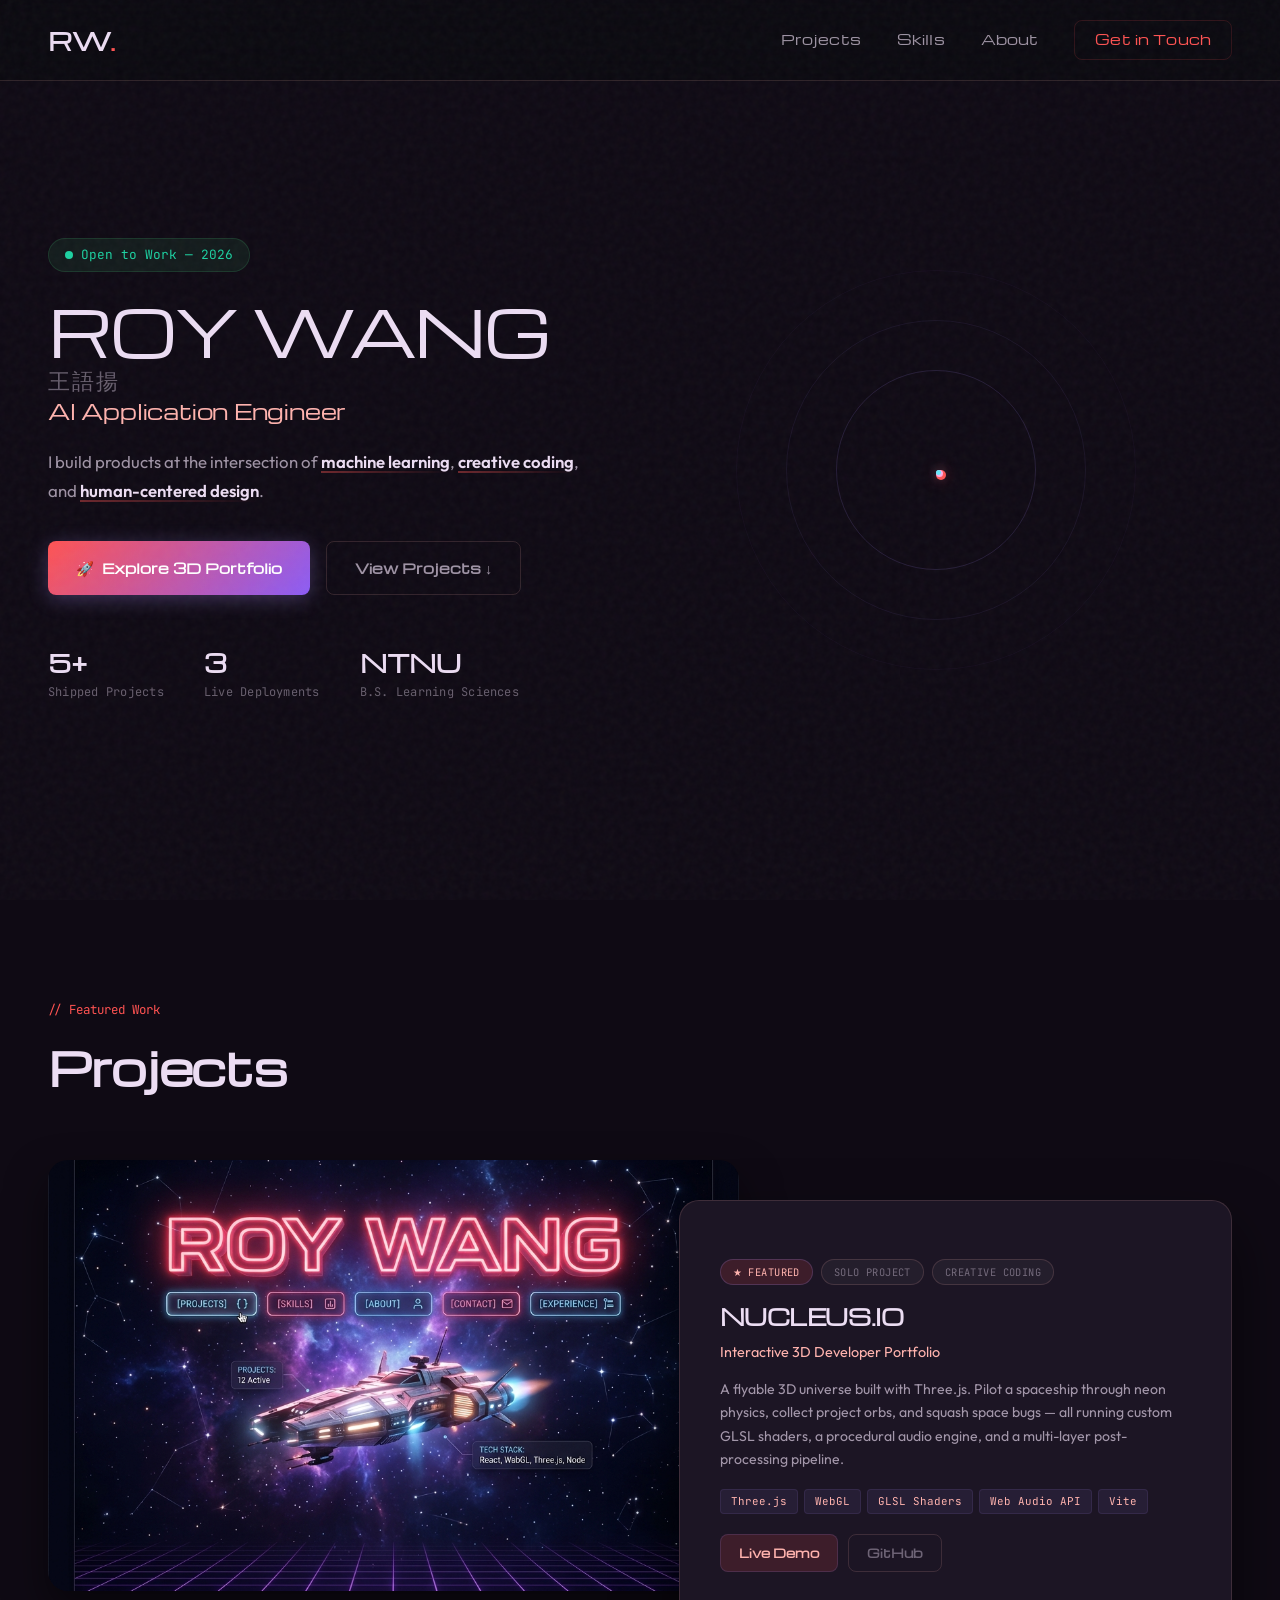
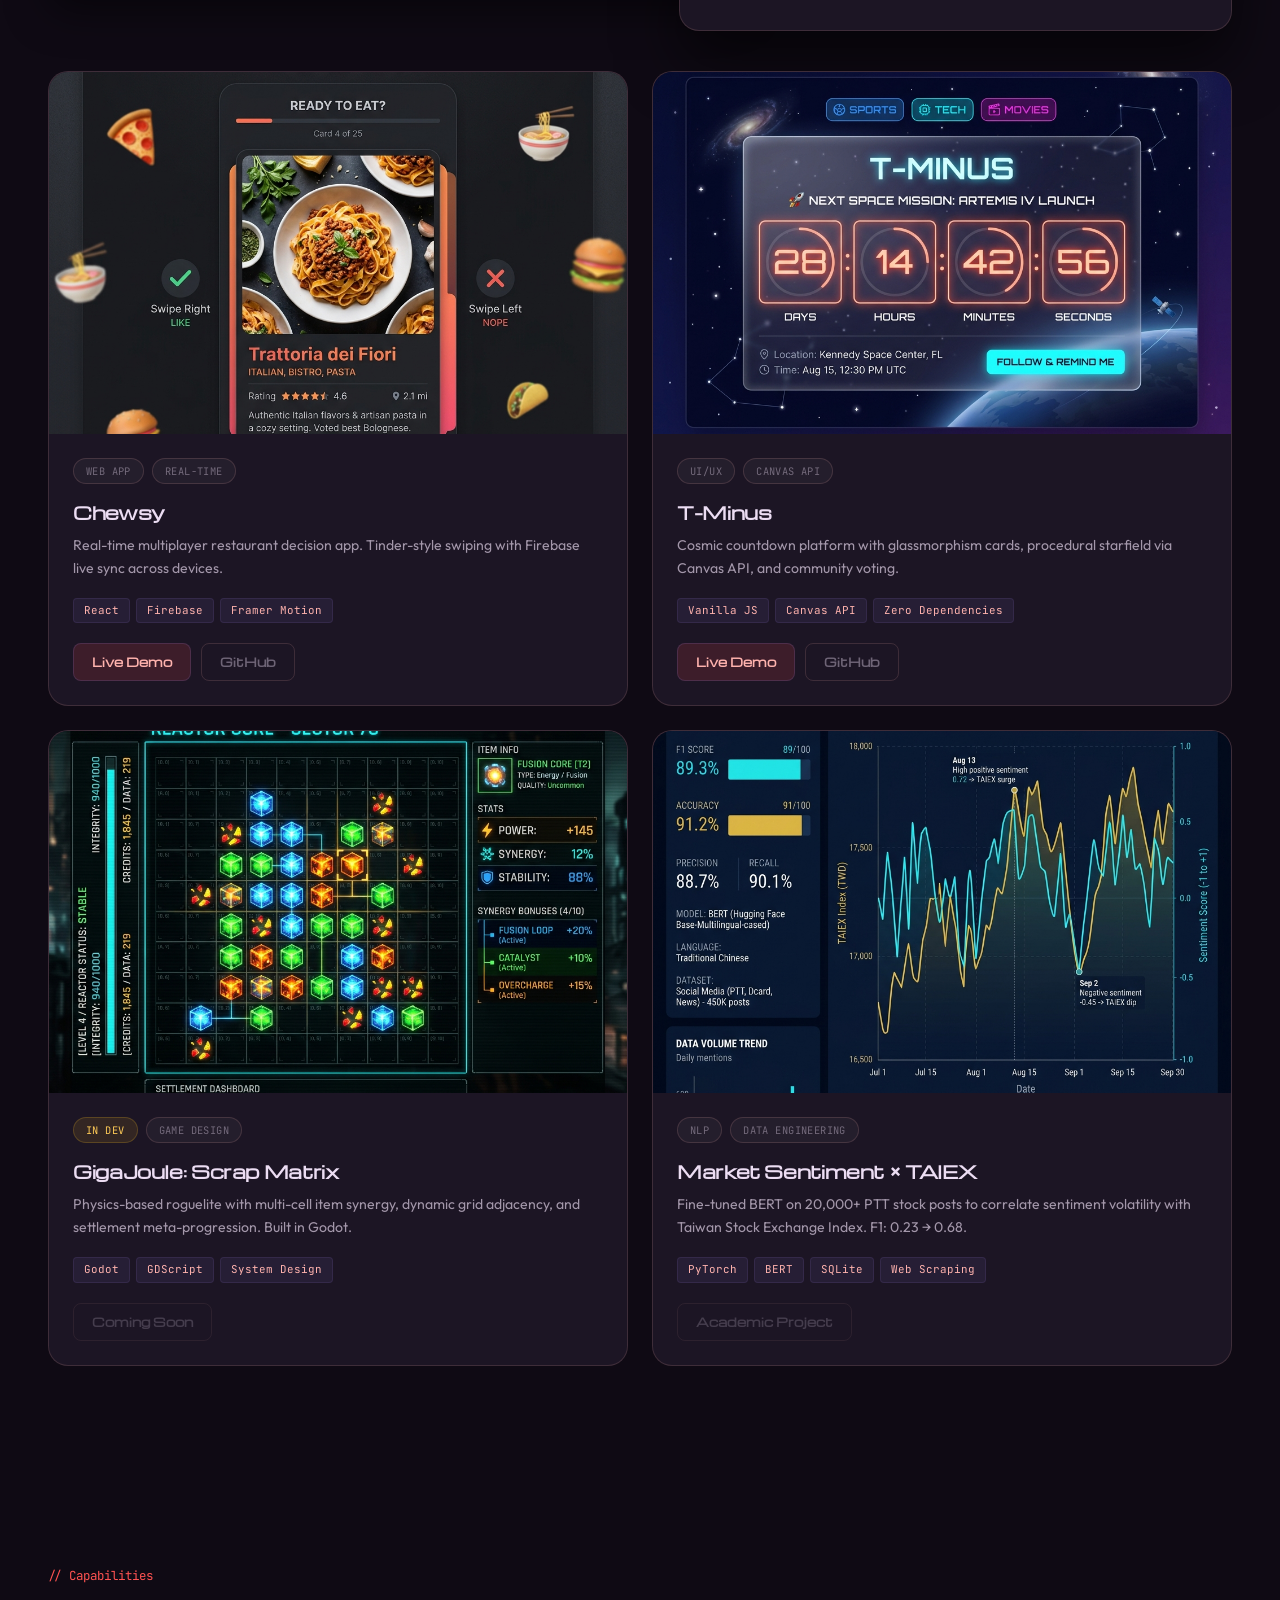
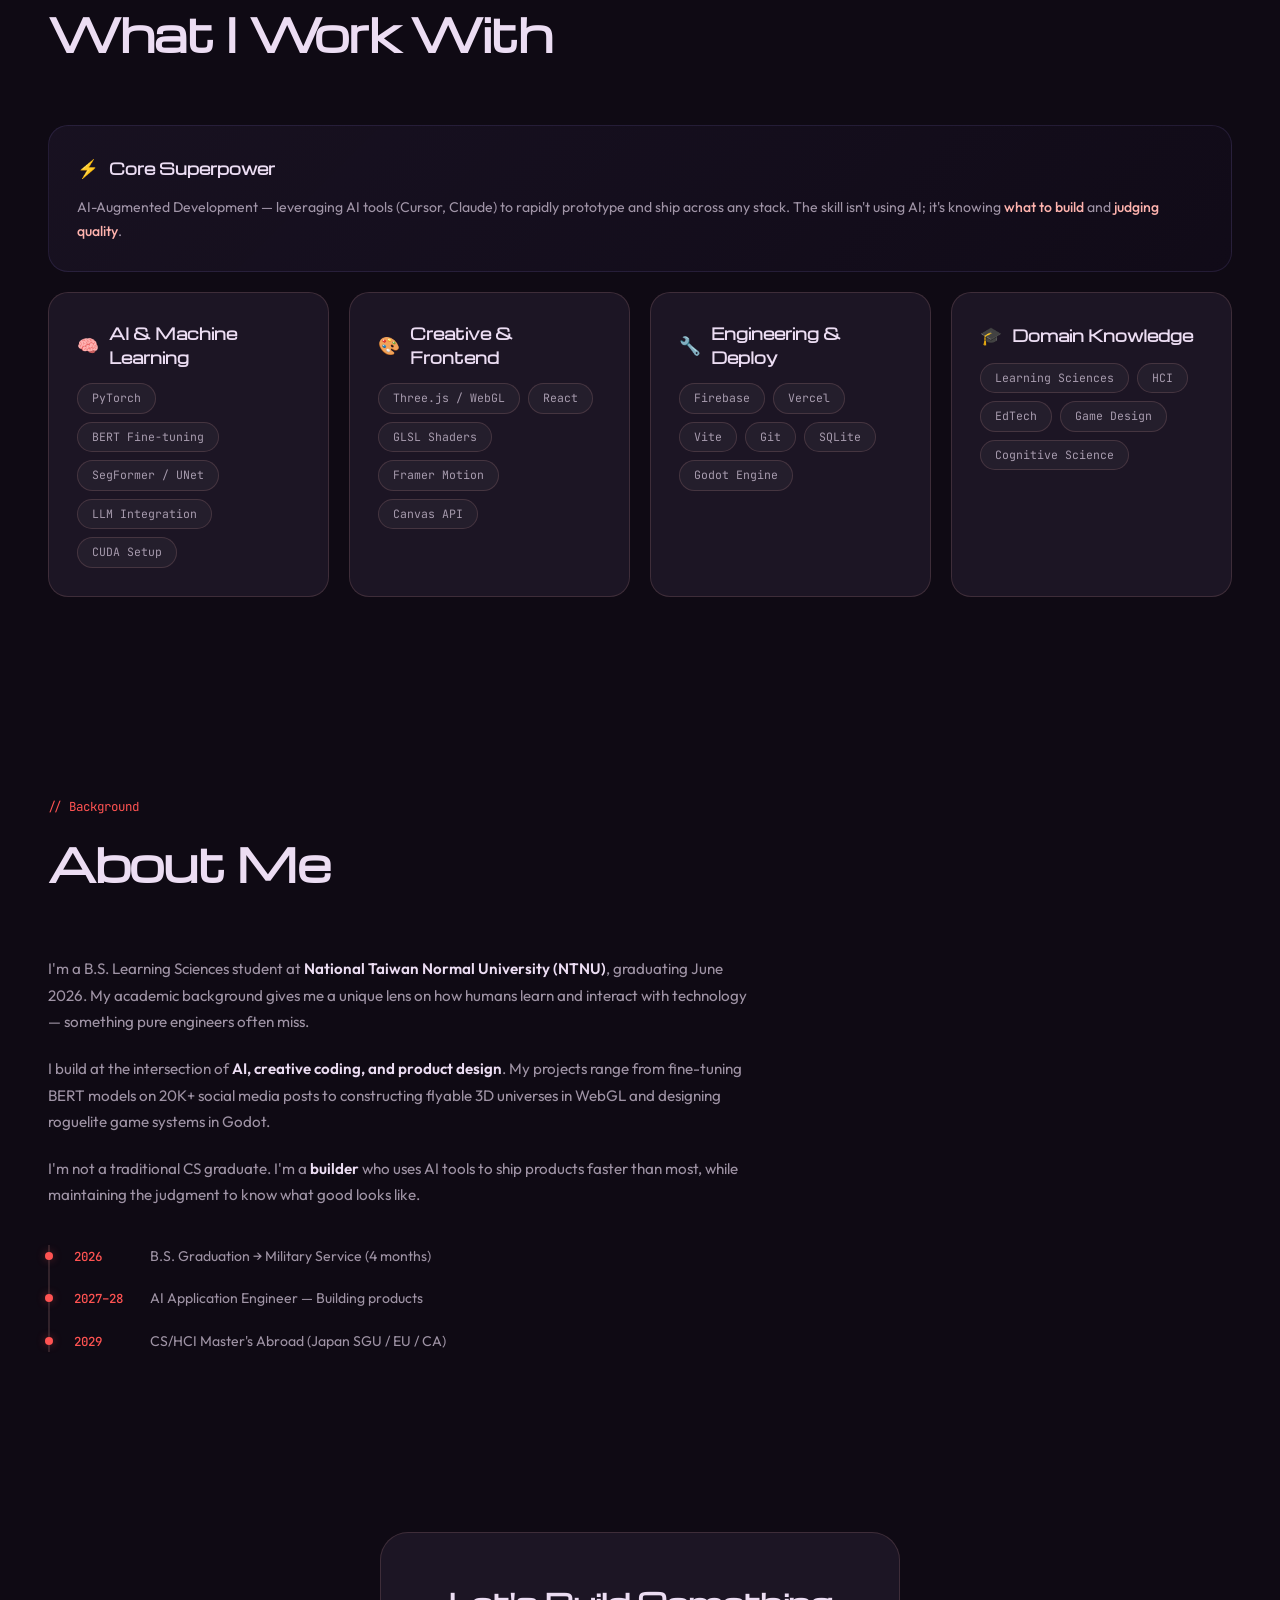
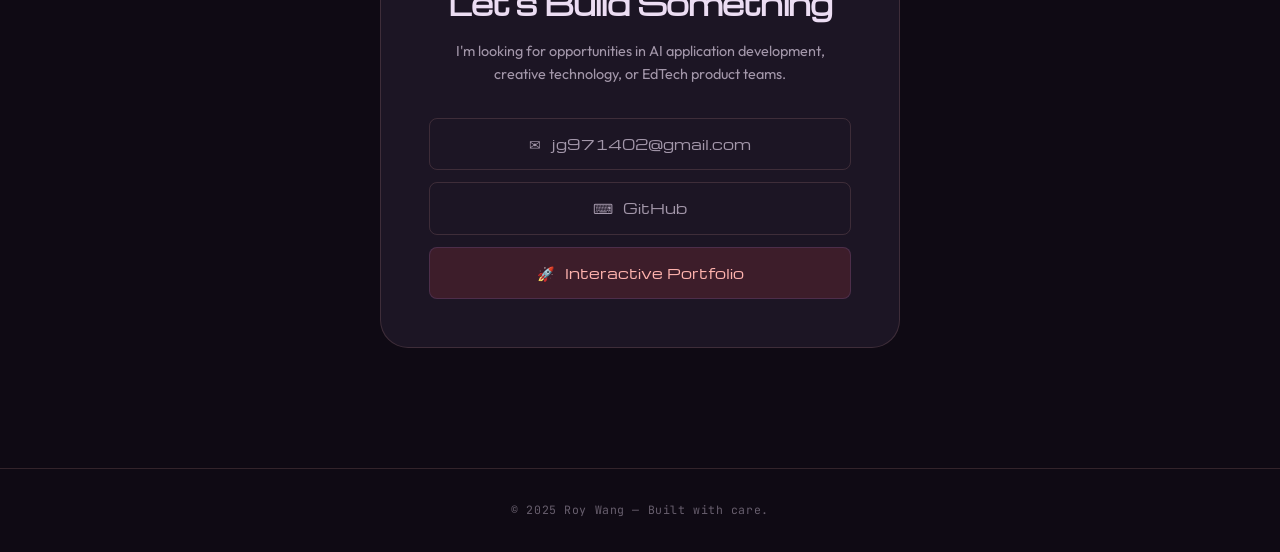
==== index.html @ 36a08ed2 "Initial deploy of deep space minimal portfolio" ====
<!DOCTYPE html>
<html lang="en">
<head>
    <meta charset="UTF-8">
    <meta name="viewport" content="width=device-width, initial-scale=1.0">
    <title>Roy Wang — AI Application Engineer</title>
    <meta name="description" content="Roy Wang's portfolio — AI Application Engineer building at the intersection of NLP, Computer Vision, creative coding, and product design.">
    <link href="https://fonts.googleapis.com/css2?family=Michroma&family=Outfit:wght@300;400;500;700&family=Rajdhani:wght@500;600;700&family=JetBrains+Mono:wght@400;500&display=swap" rel="stylesheet">
    <link rel="stylesheet" href="style.css">
</head>
<body>
    <!-- Cursor glow -->
    <div id="cursor-glow" class="cursor-glow"></div>

    <!-- Navbar -->
    <nav id="navbar" class="navbar">
        <div class="nav-logo">RW<span class="accent">.</span></div>
        <div class="nav-links">
            <a href="#projects" class="nav-link">Projects</a>
            <a href="#skills" class="nav-link">Skills</a>
            <a href="#about" class="nav-link">About</a>
            <a href="#contact" class="nav-link nav-cta">Get in Touch</a>
        </div>
    </nav>

    <!-- Hero -->
    <section id="hero" class="hero">
        <div class="hero-content">
            <div class="hero-eyebrow">
                <span class="status-dot"></span>
                Open to Work — 2026
            </div>
            <h1 class="hero-name">
                Roy Wang
                <span class="hero-cn">王語揚</span>
            </h1>
            <p class="hero-title">AI Application Engineer</p>
            <p class="hero-subtitle">
                I build products at the intersection of <span class="highlight">machine learning</span>, 
                <span class="highlight">creative coding</span>, and <span class="highlight">human-centered design</span>.
            </p>
            <div class="hero-actions">
                <a href="https://nucleus-io.vercel.app" target="_blank" rel="noopener" class="btn btn-primary">
                    <span class="btn-icon">🚀</span>
                    Explore 3D Portfolio
                </a>
                <a href="#projects" class="btn btn-ghost">
                    View Projects ↓
                </a>
            </div>
            <div class="hero-stats">
                <div class="stat">
                    <div class="stat-value">5+</div>
                    <div class="stat-label">Shipped Projects</div>
                </div>
                <div class="stat">
                    <div class="stat-value">3</div>
                    <div class="stat-label">Live Deployments</div>
                </div>
                <div class="stat">
                    <div class="stat-value">NTNU</div>
                    <div class="stat-label">B.S. Learning Sciences</div>
                </div>
            </div>
        </div>
        <div class="hero-visual">
            <div class="hero-orbit">
                <div class="orbit-ring ring-1"></div>
                <div class="orbit-ring ring-2"></div>
                <div class="orbit-ring ring-3"></div>
                <div class="orbit-dot dot-1"></div>
                <div class="orbit-dot dot-2"></div>
                <div class="orbit-dot dot-3"></div>
            </div>
        </div>
    </section>

    <!-- Projects -->
    <section id="projects" class="projects">
        <div class="section-header">
            <span class="section-tag">// Featured Work</span>
            <h2 class="section-title">Projects</h2>
        </div>

        <!-- Featured: NUCLEUS.IO -->
        <div class="project-featured">
            <div class="project-featured-img">
                <img src="assets/nucleus.png" alt="NUCLEUS.IO — Interactive 3D Developer Portfolio" loading="lazy">
                <div class="project-featured-overlay">
                    <a href="https://nucleus-io.vercel.app" target="_blank" rel="noopener" class="overlay-btn">
                        Launch Experience →
                    </a>
                </div>
            </div>
            <div class="project-featured-info">
                <div class="project-badges">
                    <span class="badge badge-highlight">★ Featured</span>
                    <span class="badge">Solo Project</span>
                    <span class="badge">Creative Coding</span>
                </div>
                <h3 class="project-name">NUCLEUS.IO</h3>
                <p class="project-tagline">Interactive 3D Developer Portfolio</p>
                <p class="project-desc">
                    A flyable 3D universe built with Three.js. Pilot a spaceship through neon physics, 
                    collect project orbs, and squash space bugs — all running custom GLSL shaders, 
                    a procedural audio engine, and a multi-layer post-processing pipeline.
                </p>
                <div class="project-tech">
                    <span>Three.js</span>
                    <span>WebGL</span>
                    <span>GLSL Shaders</span>
                    <span>Web Audio API</span>
                    <span>Vite</span>
                </div>
                <div class="project-links">
                    <a href="https://nucleus-io.vercel.app" target="_blank" rel="noopener" class="link-btn link-primary">Live Demo</a>
                    <a href="https://github.com/RoyWG925" target="_blank" rel="noopener" class="link-btn link-ghost">GitHub</a>
                </div>
            </div>
        </div>

        <!-- Project Grid -->
        <div class="project-grid">
            <!-- Chewsy -->
            <article class="project-card">
                <div class="project-card-img">
                    <img src="assets/chewsy.png" alt="Chewsy" loading="lazy">
                    <div class="card-overlay">
                        <a href="https://chewsy-51ce4.web.app/" target="_blank" rel="noopener" class="overlay-btn">View →</a>
                    </div>
                </div>
                <div class="project-card-info">
                    <div class="project-badges">
                        <span class="badge">Web App</span>
                        <span class="badge">Real-time</span>
                    </div>
                    <h3>Chewsy</h3>
                    <p>Real-time multiplayer restaurant decision app. Tinder-style swiping with Firebase live sync across devices.</p>
                    <div class="project-tech">
                        <span>React</span>
                        <span>Firebase</span>
                        <span>Framer Motion</span>
                    </div>
                    <div class="project-links">
                        <a href="https://chewsy-51ce4.web.app/" target="_blank" rel="noopener" class="link-btn link-primary">Live Demo</a>
                        <a href="https://github.com/RoyWG925/chewsy" target="_blank" rel="noopener" class="link-btn link-ghost">GitHub</a>
                    </div>
                </div>
            </article>

            <!-- T-Minus -->
            <article class="project-card">
                <div class="project-card-img">
                    <img src="assets/tminus.png" alt="T-Minus" loading="lazy">
                    <div class="card-overlay">
                        <a href="https://roywg925.github.io/T-MINUS/" target="_blank" rel="noopener" class="overlay-btn">View →</a>
                    </div>
                </div>
                <div class="project-card-info">
                    <div class="project-badges">
                        <span class="badge">UI/UX</span>
                        <span class="badge">Canvas API</span>
                    </div>
                    <h3>T-Minus</h3>
                    <p>Cosmic countdown platform with glassmorphism cards, procedural starfield via Canvas API, and community voting.</p>
                    <div class="project-tech">
                        <span>Vanilla JS</span>
                        <span>Canvas API</span>
                        <span>Zero Dependencies</span>
                    </div>
                    <div class="project-links">
                        <a href="https://roywg925.github.io/T-MINUS/" target="_blank" rel="noopener" class="link-btn link-primary">Live Demo</a>
                        <a href="https://github.com/RoyWG925/deadline-planet" target="_blank" rel="noopener" class="link-btn link-ghost">GitHub</a>
                    </div>
                </div>
            </article>

            <!-- GridReactor -->
            <article class="project-card">
                <div class="project-card-img">
                    <img src="assets/gridreactor.png" alt="GridReactor Engine" loading="lazy">
                    <div class="card-overlay">
                        <span class="overlay-status">In Development</span>
                    </div>
                </div>
                <div class="project-card-info">
                    <div class="project-badges">
                        <span class="badge badge-wip">In Dev</span>
                        <span class="badge">Game Design</span>
                    </div>
                    <h3>GigaJoule: Scrap Matrix</h3>
                    <p>Physics-based roguelite with multi-cell item synergy, dynamic grid adjacency, and settlement meta-progression. Built in Godot.</p>
                    <div class="project-tech">
                        <span>Godot</span>
                        <span>GDScript</span>
                        <span>System Design</span>
                    </div>
                    <div class="project-links">
                        <span class="link-btn link-ghost" style="opacity:0.5">Coming Soon</span>
                    </div>
                </div>
            </article>

            <!-- BERT NLP -->
            <article class="project-card">
                <div class="project-card-img">
                    <img src="assets/bert_nlp.png" alt="Market Sentiment vs TAIEX" loading="lazy">
                    <div class="card-overlay"></div>
                </div>
                <div class="project-card-info">
                    <div class="project-badges">
                        <span class="badge">NLP</span>
                        <span class="badge">Data Engineering</span>
                    </div>
                    <h3>Market Sentiment × TAIEX</h3>
                    <p>Fine-tuned BERT on 20,000+ PTT stock posts to correlate sentiment volatility with Taiwan Stock Exchange Index. F1: 0.23 → 0.68.</p>
                    <div class="project-tech">
                        <span>PyTorch</span>
                        <span>BERT</span>
                        <span>SQLite</span>
                        <span>Web Scraping</span>
                    </div>
                    <div class="project-links">
                        <span class="link-btn link-ghost" style="opacity:0.5">Academic Project</span>
                    </div>
                </div>
            </article>
        </div>
    </section>

    <!-- Skills -->
    <section id="skills" class="skills">
        <div class="section-header">
            <span class="section-tag">// Capabilities</span>
            <h2 class="section-title">What I Work With</h2>
        </div>
        <div class="skills-grid">
            <div class="skill-group">
                <h3 class="skill-group-title">
                    <span class="skill-icon">⚡</span>
                    Core Superpower
                </h3>
                <p class="skill-desc">AI-Augmented Development — leveraging AI tools (Cursor, Claude) to rapidly prototype and ship across any stack. The skill isn't using AI; it's knowing <em>what to build</em> and <em>judging quality</em>.</p>
            </div>
            <div class="skill-group">
                <h3 class="skill-group-title">
                    <span class="skill-icon">🧠</span>
                    AI & Machine Learning
                </h3>
                <div class="skill-tags">
                    <span>PyTorch</span>
                    <span>BERT Fine-tuning</span>
                    <span>SegFormer / UNet</span>
                    <span>LLM Integration</span>
                    <span>CUDA Setup</span>
                </div>
            </div>
            <div class="skill-group">
                <h3 class="skill-group-title">
                    <span class="skill-icon">🎨</span>
                    Creative & Frontend
                </h3>
                <div class="skill-tags">
                    <span>Three.js / WebGL</span>
                    <span>React</span>
                    <span>GLSL Shaders</span>
                    <span>Framer Motion</span>
                    <span>Canvas API</span>
                </div>
            </div>
            <div class="skill-group">
                <h3 class="skill-group-title">
                    <span class="skill-icon">🔧</span>
                    Engineering & Deploy
                </h3>
                <div class="skill-tags">
                    <span>Firebase</span>
                    <span>Vercel</span>
                    <span>Vite</span>
                    <span>Git</span>
                    <span>SQLite</span>
                    <span>Godot Engine</span>
                </div>
            </div>
            <div class="skill-group">
                <h3 class="skill-group-title">
                    <span class="skill-icon">🎓</span>
                    Domain Knowledge
                </h3>
                <div class="skill-tags">
                    <span>Learning Sciences</span>
                    <span>HCI</span>
                    <span>EdTech</span>
                    <span>Game Design</span>
                    <span>Cognitive Science</span>
                </div>
            </div>
        </div>
    </section>

    <!-- About -->
    <section id="about" class="about">
        <div class="section-header">
            <span class="section-tag">// Background</span>
            <h2 class="section-title">About Me</h2>
        </div>
        <div class="about-content">
            <div class="about-text">
                <p>
                    I'm a B.S. Learning Sciences student at <strong>National Taiwan Normal University (NTNU)</strong>, 
                    graduating June 2026. My academic background gives me a unique lens on how humans learn and interact 
                    with technology — something pure engineers often miss.
                </p>
                <p>
                    I build at the intersection of <strong>AI, creative coding, and product design</strong>. 
                    My projects range from fine-tuning BERT models on 20K+ social media posts to constructing 
                    flyable 3D universes in WebGL and designing roguelite game systems in Godot.
                </p>
                <p>
                    I'm not a traditional CS graduate. I'm a <strong>builder</strong> who uses AI tools to ship 
                    products faster than most, while maintaining the judgment to know what good looks like.
                </p>
                <div class="about-timeline">
                    <div class="timeline-item">
                        <span class="timeline-date">2026</span>
                        <span class="timeline-text">B.S. Graduation → Military Service (4 months)</span>
                    </div>
                    <div class="timeline-item">
                        <span class="timeline-date">2027–28</span>
                        <span class="timeline-text">AI Application Engineer — Building products</span>
                    </div>
                    <div class="timeline-item">
                        <span class="timeline-date">2029</span>
                        <span class="timeline-text">CS/HCI Master's Abroad (Japan SGU / EU / CA)</span>
                    </div>
                </div>
            </div>
        </div>
    </section>

    <!-- Contact -->
    <section id="contact" class="contact">
        <div class="contact-card">
            <h2>Let's Build Something</h2>
            <p>I'm looking for opportunities in AI application development, creative technology, or EdTech product teams.</p>
            <div class="contact-links">
                <a href="mailto:jg971402@gmail.com" class="contact-btn">
                    <span>✉</span> jg971402@gmail.com
                </a>
                <a href="https://github.com/RoyWG925" target="_blank" rel="noopener" class="contact-btn">
                    <span>⌨</span> GitHub
                </a>
                <a href="https://nucleus-io.vercel.app" target="_blank" rel="noopener" class="contact-btn contact-btn-accent">
                    <span>🚀</span> Interactive Portfolio
                </a>
            </div>
        </div>
    </section>

    <!-- Footer -->
    <footer class="footer">
        <p>© 2025 Roy Wang — Built with care.</p>
    </footer>

    <script src="script.js"></script>
</body>
</html>
---- style.css ----
/* ====================================================
   ROY WANG — Portfolio
   Design System: Deep Space Minimal
   ==================================================== */

/* ── Tokens ─────────────────────────────────────────── */
:root {
    --bg: #0f0a14;
    --bg-raised: #150f1c;
    --bg-card: #1c1524;
    --bg-card-hover: #251c2c;
    --border: rgba(255, 179, 174, 0.15);
    --border-hover: rgba(255, 83, 82, 0.4);

    --text-primary: #ecddf3;
    --text-secondary: rgba(236, 221, 243, 0.65);
    --text-muted: rgba(236, 221, 243, 0.4);

    --accent: #ff5352;        /* Neon Red */
    --accent-bright: #ffb3ae;
    --accent-dim: rgba(255, 83, 82, 0.15);
    --accent-glow: rgba(255, 83, 82, 0.35);

    --coral: #ffade5;
    --cyan: #67e8f9;
    --amber: #feca57;
    --green: #1dd1a1;

    --font-display: 'Michroma', sans-serif;
    --font-body: 'Outfit', sans-serif;
    --font-mono: 'Rajdhani', monospace;
    --font-mono: 'JetBrains Mono', monospace;

    --radius-sm: 8px;
    --radius-md: 14px;
    --radius-lg: 20px;
    --radius-xl: 28px;

    --ease: cubic-bezier(0.4, 0, 0.2, 1);
    --ease-spring: cubic-bezier(0.34, 1.56, 0.64, 1);
}

/* ── Reset ──────────────────────────────────────────── */
*, *::before, *::after { box-sizing: border-box; margin: 0; padding: 0; }
html {
    font-size: 16px;
    scroll-behavior: smooth;
    -webkit-font-smoothing: antialiased;
    -moz-osx-font-smoothing: grayscale;
}
body {
    font-family: var(--font-body);
    background: var(--bg);
    color: var(--text-primary);
    line-height: 1.6;
    overflow-x: hidden;
    position: relative;
}
body::before {
    content: "";
    position: fixed; inset: 0;
    z-index: 9999;
    pointer-events: none;
    opacity: 0.04;
    background-image: url("data:image/svg+xml,%3Csvg viewBox='0 0 200 200' xmlns='http://www.w3.org/2000/svg'%3E%3Cfilter id='noiseFilter'%3E%3CfeTurbulence type='fractalNoise' baseFrequency='0.65' numOctaves='3' stitchTiles='stitch'/%3E%3C/filter%3E%3Crect width='100%25' height='100%25' filter='url(%23noiseFilter)'/%3E%3C/svg%3E");
}
::selection { background: var(--accent); color: #18101f; }
a { text-decoration: none; color: inherit; }
button { border: none; background: none; cursor: pointer; font-family: inherit; color: inherit; }
img { display: block; max-width: 100%; }

/* ── Cursor Glow ────────────────────────────────────── */
.cursor-glow {
    position: fixed;
    width: 600px; height: 600px;
    border-radius: 50%;
    background: radial-gradient(circle, var(--accent-glow) 0%, transparent 70%);
    pointer-events: none;
    z-index: 0;
    transform: translate(-50%, -50%);
    opacity: 0;
    transition: opacity 0.4s var(--ease);
}
body:hover .cursor-glow { opacity: 1; }

/* ── Navbar ─────────────────────────────────────────── */
.navbar {
    position: fixed; top: 0; left: 0; width: 100%;
    z-index: 100;
    display: flex; justify-content: space-between; align-items: center;
    padding: 20px 48px;
    background: rgba(10, 10, 15, 0.7);
    backdrop-filter: blur(20px) saturate(1.2);
    border-bottom: 1px solid var(--border);
    transition: background 0.3s var(--ease);
}
.nav-logo {
    font-family: var(--font-display);
    font-weight: 700; font-size: 1.5rem;
    letter-spacing: -0.02em;
}
.nav-logo .accent { color: var(--accent); }
.nav-links {
    display: flex; align-items: center; gap: 36px;
    font-family: var(--font-display);
    font-size: 0.85rem; font-weight: 500;
    letter-spacing: 0.01em;
}
.nav-link {
    color: var(--text-secondary);
    transition: color 0.25s var(--ease);
    position: relative;
}
.nav-link::after {
    content: '';
    position: absolute; bottom: -4px; left: 0;
    width: 0; height: 2px;
    background: var(--accent);
    transition: width 0.3s var(--ease);
}
.nav-link:hover { color: var(--text-primary); }
.nav-link:hover::after { width: 100%; }
.nav-cta {
    color: var(--accent) !important;
    padding: 8px 20px;
    border: 1px solid var(--accent-dim);
    border-radius: var(--radius-sm);
    transition: all 0.25s var(--ease);
}
.nav-cta::after { display: none; }
.nav-cta:hover {
    background: var(--accent-dim);
    border-color: var(--accent);
}

/* ── Hero ───────────────────────────────────────────── */
.hero {
    min-height: 100vh;
    display: flex; align-items: center;
    padding: 120px 48px 80px;
    position: relative;
    overflow: hidden;
}
.hero-content { flex: 1; max-width: 680px; z-index: 1; }
.hero-eyebrow {
    display: inline-flex; align-items: center; gap: 8px;
    font-family: var(--font-mono); font-size: 0.8rem;
    color: var(--green); 
    margin-bottom: 24px;
    padding: 6px 16px;
    background: rgba(74, 222, 128, 0.08);
    border: 1px solid rgba(74, 222, 128, 0.15);
    border-radius: 100px;
}
.status-dot {
    width: 8px; height: 8px; border-radius: 50%;
    background: var(--green);
    animation: pulse-dot 2s ease-in-out infinite;
}
@keyframes pulse-dot {
    0%, 100% { box-shadow: 0 0 0 0 rgba(74, 222, 128, 0.4); }
    50% { box-shadow: 0 0 0 6px rgba(74, 222, 128, 0); }
}
.hero-name {
    font-family: var(--font-display);
    font-size: clamp(2rem, 5vw, 4rem);
    font-weight: 400;
    letter-spacing: -0.05em;
    line-height: 1.05;
    margin-bottom: 4px;
    text-transform: uppercase;
}
.hero-cn {
    display: block;
    font-size: 0.35em;
    font-weight: 400;
    color: var(--text-muted);
    letter-spacing: 0.1em;
    margin-top: 4px;
}
.hero-title {
    font-family: var(--font-display);
    font-size: 1.3rem; font-weight: 500;
    color: var(--accent-bright);
    margin-bottom: 20px;
    letter-spacing: -0.01em;
}
.hero-subtitle {
    font-size: 1.05rem;
    color: var(--text-secondary);
    line-height: 1.7;
    max-width: 540px;
    margin-bottom: 36px;
}
.highlight {
    color: var(--text-primary);
    font-weight: 600;
    position: relative;
}
.highlight::after {
    content: '';
    position: absolute; bottom: -1px; left: 0;
    width: 100%; height: 2px;
    background: linear-gradient(90deg, var(--accent), transparent);
    opacity: 0.4;
}
.hero-actions {
    display: flex; gap: 16px;
    margin-bottom: 48px;
}
.btn {
    display: inline-flex; align-items: center; gap: 8px;
    font-family: var(--font-display);
    font-size: 0.9rem; font-weight: 600;
    padding: 14px 28px;
    border-radius: var(--radius-sm);
    transition: all 0.3s var(--ease);
}
.btn-primary {
    background: linear-gradient(135deg, var(--accent) 0%, #8b5cf6 100%);
    color: #fff;
    box-shadow: 0 4px 20px rgba(167, 139, 250, 0.3);
}
.btn-primary:hover {
    transform: translateY(-2px);
    box-shadow: 0 8px 30px rgba(167, 139, 250, 0.45);
}
.btn-ghost {
    color: var(--text-secondary);
    border: 1px solid var(--border);
}
.btn-ghost:hover {
    color: var(--text-primary);
    border-color: var(--border-hover);
    background: rgba(255, 255, 255, 0.03);
}
.hero-stats {
    display: flex; gap: 40px;
}
.stat-value {
    font-family: var(--font-display);
    font-size: 1.5rem; font-weight: 700;
    color: var(--text-primary);
}
.stat-label {
    font-size: 0.75rem;
    color: var(--text-muted);
    font-family: var(--font-mono);
    letter-spacing: 0.02em;
    margin-top: 2px;
}

/* Hero Visual (orbit animation) */
.hero-visual {
    flex: 1;
    display: flex; align-items: center; justify-content: center;
    position: relative; min-height: 400px;
}
.hero-orbit {
    position: relative; width: 400px; height: 400px;
}
.orbit-ring {
    position: absolute;
    border: 1px solid var(--border);
    border-radius: 50%;
    top: 50%; left: 50%;
    transform: translate(-50%, -50%);
}
.ring-1 { width: 200px; height: 200px; border-color: rgba(167, 139, 250, 0.15); }
.ring-2 { width: 300px; height: 300px; border-color: rgba(167, 139, 250, 0.08); }
.ring-3 { width: 400px; height: 400px; border-color: rgba(167, 139, 250, 0.04); }
.orbit-dot {
    position: absolute; width: 10px; height: 10px; border-radius: 50%;
    top: 50%; left: 50%;
}
.dot-1 {
    background: var(--accent);
    box-shadow: 0 0 15px var(--accent-glow);
    animation: orbit-1 8s linear infinite;
}
.dot-2 {
    background: var(--coral);
    box-shadow: 0 0 12px rgba(255, 126, 179, 0.3);
    animation: orbit-2 12s linear infinite;
    width: 7px; height: 7px;
}
.dot-3 {
    background: var(--cyan);
    box-shadow: 0 0 12px rgba(103, 232, 249, 0.3);
    animation: orbit-3 16s linear infinite;
    width: 5px; height: 5px;
}
@keyframes orbit-1 { from { transform: translate(-50%, -50%) rotate(0deg) translateX(100px) rotate(0deg); }
                       to   { transform: translate(-50%, -50%) rotate(360deg) translateX(100px) rotate(-360deg); } }
@keyframes orbit-2 { from { transform: translate(-50%, -50%) rotate(0deg) translateX(150px) rotate(0deg); }
                       to   { transform: translate(-50%, -50%) rotate(360deg) translateX(150px) rotate(-360deg); } }
@keyframes orbit-3 { from { transform: translate(-50%, -50%) rotate(0deg) translateX(200px) rotate(0deg); }
                       to   { transform: translate(-50%, -50%) rotate(360deg) translateX(200px) rotate(-360deg); } }

/* ── Sections ───────────────────────────────────────── */
section { padding: 100px 48px; }
.section-header { margin-bottom: 56px; }
.section-tag {
    font-family: var(--font-mono);
    font-size: 0.78rem;
    color: var(--accent);
    display: block;
    margin-bottom: 12px;
}
.section-title {
    font-family: var(--font-display);
    font-size: clamp(2rem, 4vw, 2.8rem);
    font-weight: 800;
    letter-spacing: -0.03em;
}

/* ── Featured Project ───────────────────────────────── */
.project-featured {
    display: grid;
    grid-template-columns: 1.4fr 1fr;
    gap: 0;
    margin-bottom: 80px;
    padding: 0;
    background: transparent;
    border: none;
    position: relative;
}
.project-featured-img {
    position: relative; border-radius: var(--radius-lg);
    overflow: hidden; aspect-ratio: 16/10;
    box-shadow: 0 20px 40px rgba(0,0,0,0.5);
    z-index: 1;
}
.project-featured-img img {
    width: 100%; height: 100%; object-fit: cover;
    transition: transform 0.5s var(--ease);
}
.project-featured:hover .project-featured-img img { transform: scale(1.03); }
.project-featured-overlay, .card-overlay {
    position: absolute; inset: 0;
    background: rgba(15, 10, 20, 0.4);
    display: flex; align-items: center; justify-content: center;
    opacity: 0; backdrop-filter: blur(4px);
    transition: opacity 0.3s var(--ease);
}
.project-featured-img:hover .project-featured-overlay,
.project-card-img:hover .card-overlay { opacity: 1; }
.overlay-btn {
    font-family: var(--font-display); font-size: 0.85rem; font-weight: 600;
    color: #fff;
    padding: 12px 24px;
    border: 1px solid rgba(255,255,255,0.25);
    border-radius: var(--radius-sm);
    transition: all 0.2s var(--ease);
}
.overlay-btn:hover { background: rgba(255,255,255,0.1); border-color: rgba(255,255,255,0.5); }
.overlay-status {
    font-family: var(--font-mono); font-size: 0.85rem; font-weight: 600;
    color: var(--amber); letter-spacing: 0.1em; text-transform: uppercase;
    padding: 8px 18px;
    border: 1px solid rgba(254, 202, 87, 0.4);
    border-radius: var(--radius-sm);
    background: rgba(254, 202, 87, 0.1);
}
.project-featured-info { 
    display: flex; flex-direction: column; justify-content: center; 
    background: var(--bg-card);
    padding: 40px;
    border: 1px solid var(--border);
    border-radius: var(--radius-lg);
    margin-left: -60px;
    margin-top: 40px;
    margin-bottom: -40px;
    z-index: 2;
    box-shadow: 0 30px 60px rgba(0,0,0,0.6);
    backdrop-filter: blur(12px);
}

/* ── Badges ─────────────────────────────────────────── */
.project-badges { display: flex; flex-wrap: wrap; gap: 8px; margin-bottom: 14px; }
.badge {
    font-family: var(--font-mono); font-size: 0.65rem;
    letter-spacing: 0.04em; text-transform: uppercase;
    padding: 4px 12px; border-radius: 100px;
    background: rgba(255, 255, 255, 0.04);
    border: 1px solid var(--border);
    color: var(--text-muted);
}
.badge-highlight {
    background: var(--accent-dim);
    border-color: rgba(167, 139, 250, 0.2);
    color: var(--accent-bright);
}
.badge-wip {
    background: rgba(251, 191, 36, 0.1);
    border-color: rgba(251, 191, 36, 0.2);
    color: var(--amber);
}

/* ── Project Card Info ──────────────────────────────── */
.project-name, .project-card-info h3 {
    font-family: var(--font-display);
    font-size: 1.4rem; font-weight: 700;
    letter-spacing: -0.02em;
    margin-bottom: 6px;
}
.project-tagline {
    font-size: 0.9rem;
    color: var(--accent-bright);
    margin-bottom: 14px;
}
.project-desc, .project-card-info p {
    font-size: 0.88rem;
    color: var(--text-secondary);
    line-height: 1.65;
    margin-bottom: 18px;
}
.project-tech {
    display: flex; flex-wrap: wrap; gap: 6px;
    margin-bottom: 20px;
}
.project-tech span {
    font-family: var(--font-mono); font-size: 0.68rem;
    padding: 3px 10px; border-radius: 4px;
    background: rgba(167, 139, 250, 0.08);
    color: var(--accent-bright);
    border: 1px solid rgba(167, 139, 250, 0.1);
}
.project-links { display: flex; gap: 10px; }
.link-btn {
    font-family: var(--font-display); font-size: 0.78rem; font-weight: 600;
    padding: 8px 18px; border-radius: var(--radius-sm);
    transition: all 0.25s var(--ease);
    display: inline-block;
}
.link-primary {
    background: var(--accent-dim);
    color: var(--accent-bright);
    border: 1px solid rgba(167, 139, 250, 0.15);
}
.link-primary:hover { background: rgba(167, 139, 250, 0.25); }
.link-ghost {
    color: var(--text-muted);
    border: 1px solid var(--border);
}
.link-ghost:hover { color: var(--text-secondary); border-color: var(--border-hover); }

/* ── Project Grid ───────────────────────────────────── */
.project-grid {
    display: grid;
    grid-template-columns: repeat(2, 1fr);
    gap: 24px;
}
.project-card {
    background: var(--bg-card);
    border: 1px solid var(--border);
    border-radius: var(--radius-lg);
    overflow: hidden;
    transition: all 0.35s var(--ease);
}
.project-card:hover {
    border-color: var(--border-hover);
    transform: translateY(-4px);
    box-shadow: 0 20px 60px rgba(0, 0, 0, 0.3);
}
.project-card-img {
    position: relative;
    aspect-ratio: 16/10;
    overflow: hidden;
}
.project-card-img img {
    width: 100%; height: 100%; object-fit: cover;
    transition: transform 0.5s var(--ease);
}
.project-card:hover .project-card-img img { transform: scale(1.05); }
.project-card-info { padding: 24px; }
.project-card-info h3 { font-size: 1.15rem; }

/* ── Skills ─────────────────────────────────────────── */
.skills-grid {
    display: grid;
    grid-template-columns: repeat(auto-fit, minmax(280px, 1fr));
    gap: 20px;
}
.skill-group {
    padding: 28px;
    background: var(--bg-card);
    border: 1px solid var(--border);
    border-radius: var(--radius-lg);
    transition: all 0.3s var(--ease);
}
.skill-group:hover {
    border-color: var(--border-hover);
    transform: translateY(-2px);
}
.skill-group:first-child {
    grid-column: 1 / -1;
    background: linear-gradient(135deg, rgba(167, 139, 250, 0.06) 0%, rgba(139, 92, 246, 0.02) 100%);
    border-color: rgba(167, 139, 250, 0.12);
}
.skill-group-title {
    font-family: var(--font-display);
    font-size: 0.95rem; font-weight: 600;
    margin-bottom: 14px;
    display: flex; align-items: center; gap: 10px;
}
.skill-icon { font-size: 1.1rem; }
.skill-desc {
    font-size: 0.88rem;
    color: var(--text-secondary);
    line-height: 1.65;
}
.skill-desc em {
    color: var(--accent-bright);
    font-style: normal;
    font-weight: 500;
}
.skill-tags {
    display: flex; flex-wrap: wrap; gap: 8px;
}
.skill-tags span {
    font-family: var(--font-mono); font-size: 0.72rem;
    padding: 5px 14px; border-radius: 100px;
    background: rgba(255, 255, 255, 0.04);
    border: 1px solid var(--border);
    color: var(--text-secondary);
    transition: all 0.2s var(--ease);
}
.skill-tags span:hover {
    border-color: var(--accent-dim);
    color: var(--accent-bright);
    background: var(--accent-dim);
}

/* ── About ──────────────────────────────────────────── */
.about-content { max-width: 700px; }
.about-text p {
    font-size: 0.95rem;
    color: var(--text-secondary);
    line-height: 1.75;
    margin-bottom: 20px;
}
.about-text strong { color: var(--text-primary); font-weight: 600; }
.about-timeline {
    margin-top: 36px;
    border-left: 2px solid var(--border);
    padding-left: 24px;
    display: flex; flex-direction: column; gap: 20px;
}
.timeline-item {
    display: flex; align-items: baseline; gap: 16px;
    position: relative;
}
.timeline-item::before {
    content: '';
    position: absolute; left: -29px; top: 7px;
    width: 8px; height: 8px; border-radius: 50%;
    background: var(--accent);
    box-shadow: 0 0 8px var(--accent-glow);
}
.timeline-date {
    font-family: var(--font-mono); font-size: 0.78rem;
    color: var(--accent); font-weight: 500;
    min-width: 60px;
}
.timeline-text {
    font-size: 0.88rem;
    color: var(--text-secondary);
}

/* ── Contact ────────────────────────────────────────── */
.contact {
    display: flex; justify-content: center;
    padding: 80px 48px 120px;
}
.contact-card {
    text-align: center;
    max-width: 520px;
    padding: 48px;
    background: var(--bg-card);
    border: 1px solid var(--border);
    border-radius: var(--radius-xl);
}
.contact-card h2 {
    font-family: var(--font-display);
    font-size: 1.8rem; font-weight: 800;
    letter-spacing: -0.03em;
    margin-bottom: 12px;
}
.contact-card p {
    font-size: 0.9rem;
    color: var(--text-secondary);
    line-height: 1.6;
    margin-bottom: 32px;
}
.contact-links {
    display: flex; flex-direction: column; gap: 12px;
}
.contact-btn {
    display: flex; align-items: center; justify-content: center; gap: 10px;
    font-family: var(--font-display); font-size: 0.88rem; font-weight: 500;
    padding: 14px 24px;
    border: 1px solid var(--border);
    border-radius: var(--radius-sm);
    color: var(--text-secondary);
    transition: all 0.25s var(--ease);
}
.contact-btn:hover {
    border-color: var(--border-hover);
    color: var(--text-primary);
    background: rgba(255, 255, 255, 0.03);
    transform: translateY(-1px);
}
.contact-btn-accent {
    background: var(--accent-dim);
    border-color: rgba(167, 139, 250, 0.15);
    color: var(--accent-bright);
}
.contact-btn-accent:hover {
    background: rgba(167, 139, 250, 0.2);
    border-color: var(--accent);
}

/* ── Footer ─────────────────────────────────────────── */
.footer {
    text-align: center;
    padding: 32px;
    border-top: 1px solid var(--border);
}
.footer p {
    font-family: var(--font-mono); font-size: 0.72rem;
    color: var(--text-muted);
    letter-spacing: 0.05em;
}

/* ── Scroll Animations ──────────────────────────────── */
.fade-up {
    opacity: 0;
    transform: translateY(30px);
    transition: opacity 0.7s var(--ease), transform 0.7s var(--ease);
}
.fade-up.visible {
    opacity: 1;
    transform: translateY(0);
}

/* ── Responsive ─────────────────────────────────────── */
@media (max-width: 1024px) {
    .hero { flex-direction: column; padding: 140px 32px 80px; }
    .hero-visual { display: none; }
    .project-featured { grid-template-columns: 1fr; }
    .project-grid { grid-template-columns: 1fr; }
    section { padding: 80px 32px; }
}

@media (max-width: 768px) {
    .navbar { padding: 16px 24px; }
    .nav-links { display: none; }
    section { padding: 60px 20px; }
    .hero { padding: 120px 20px 60px; }
    .hero-name { font-size: 2.5rem; }
    .hero-stats { flex-direction: column; gap: 16px; }
    .hero-actions { flex-direction: column; }
    .skills-grid { grid-template-columns: 1fr; }
    .contact-card { padding: 32px 20px; }
    .project-featured { padding: 16px; gap: 24px; }
}
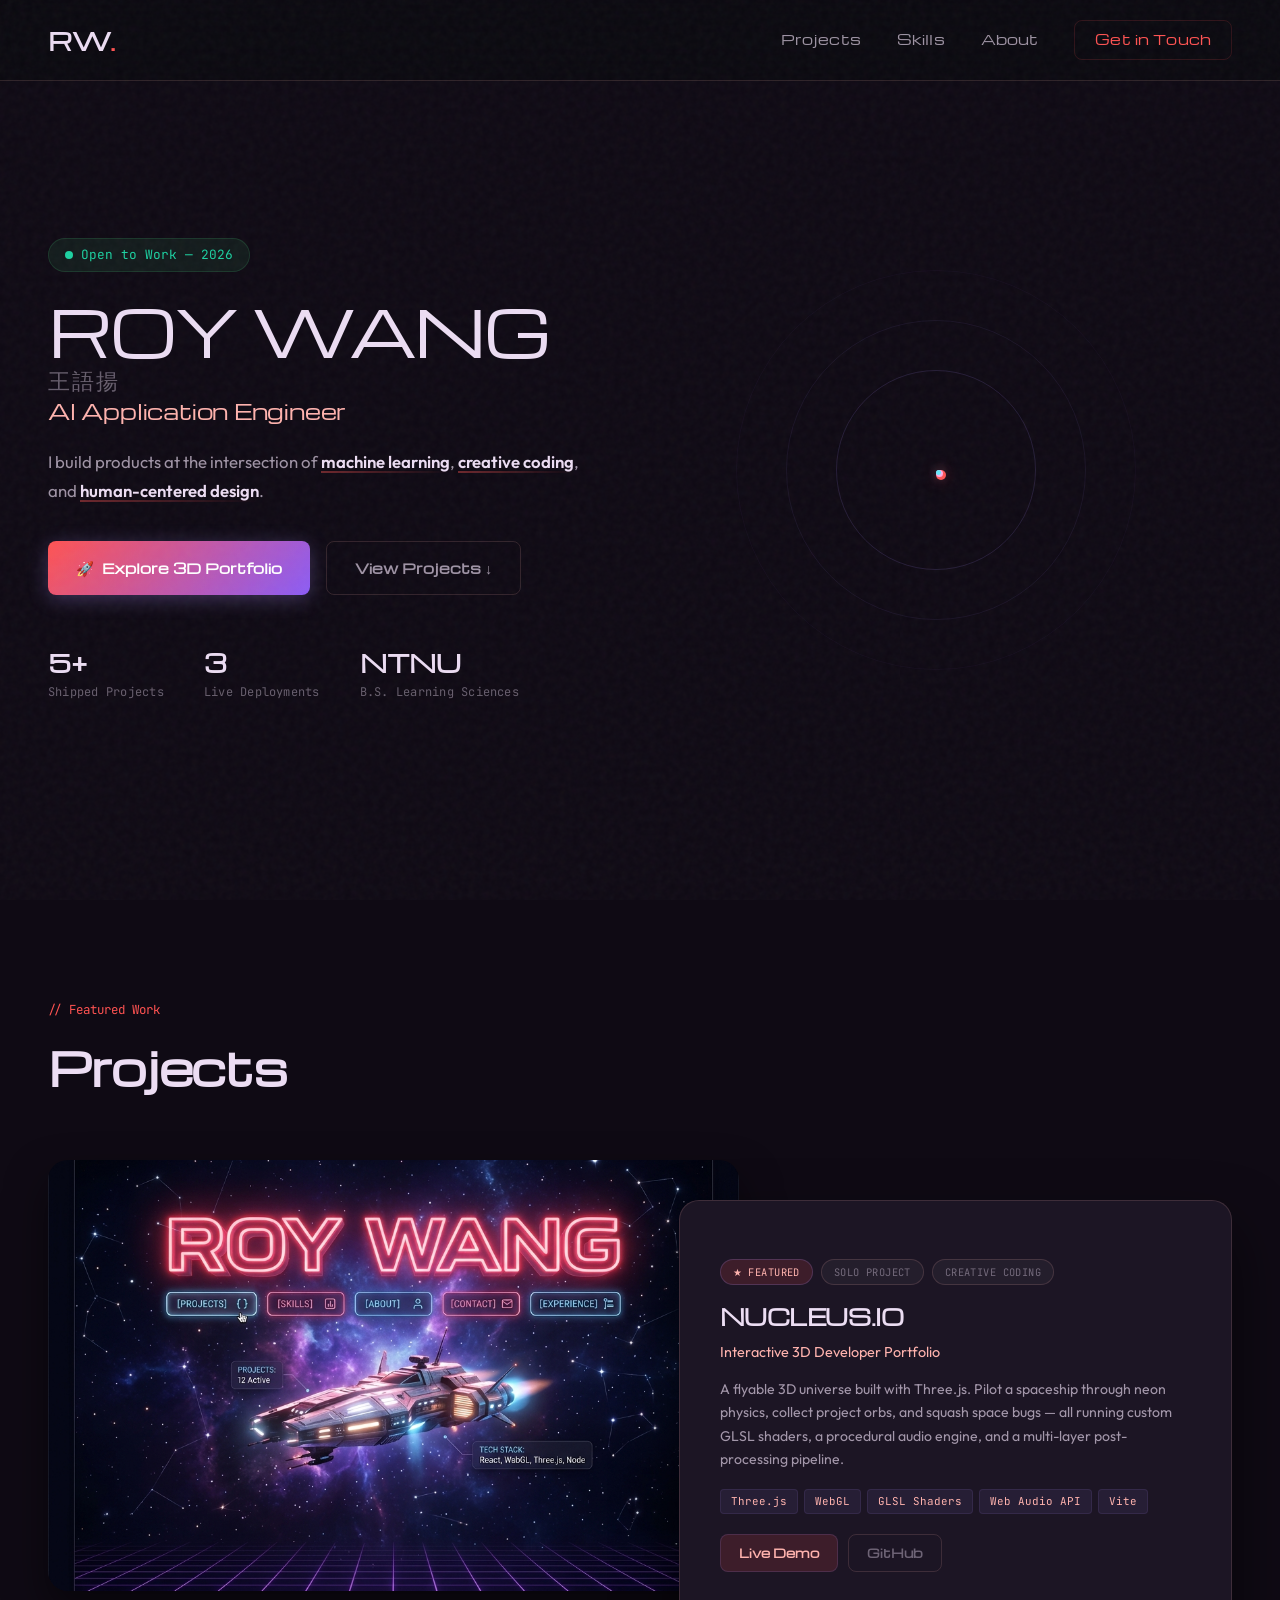
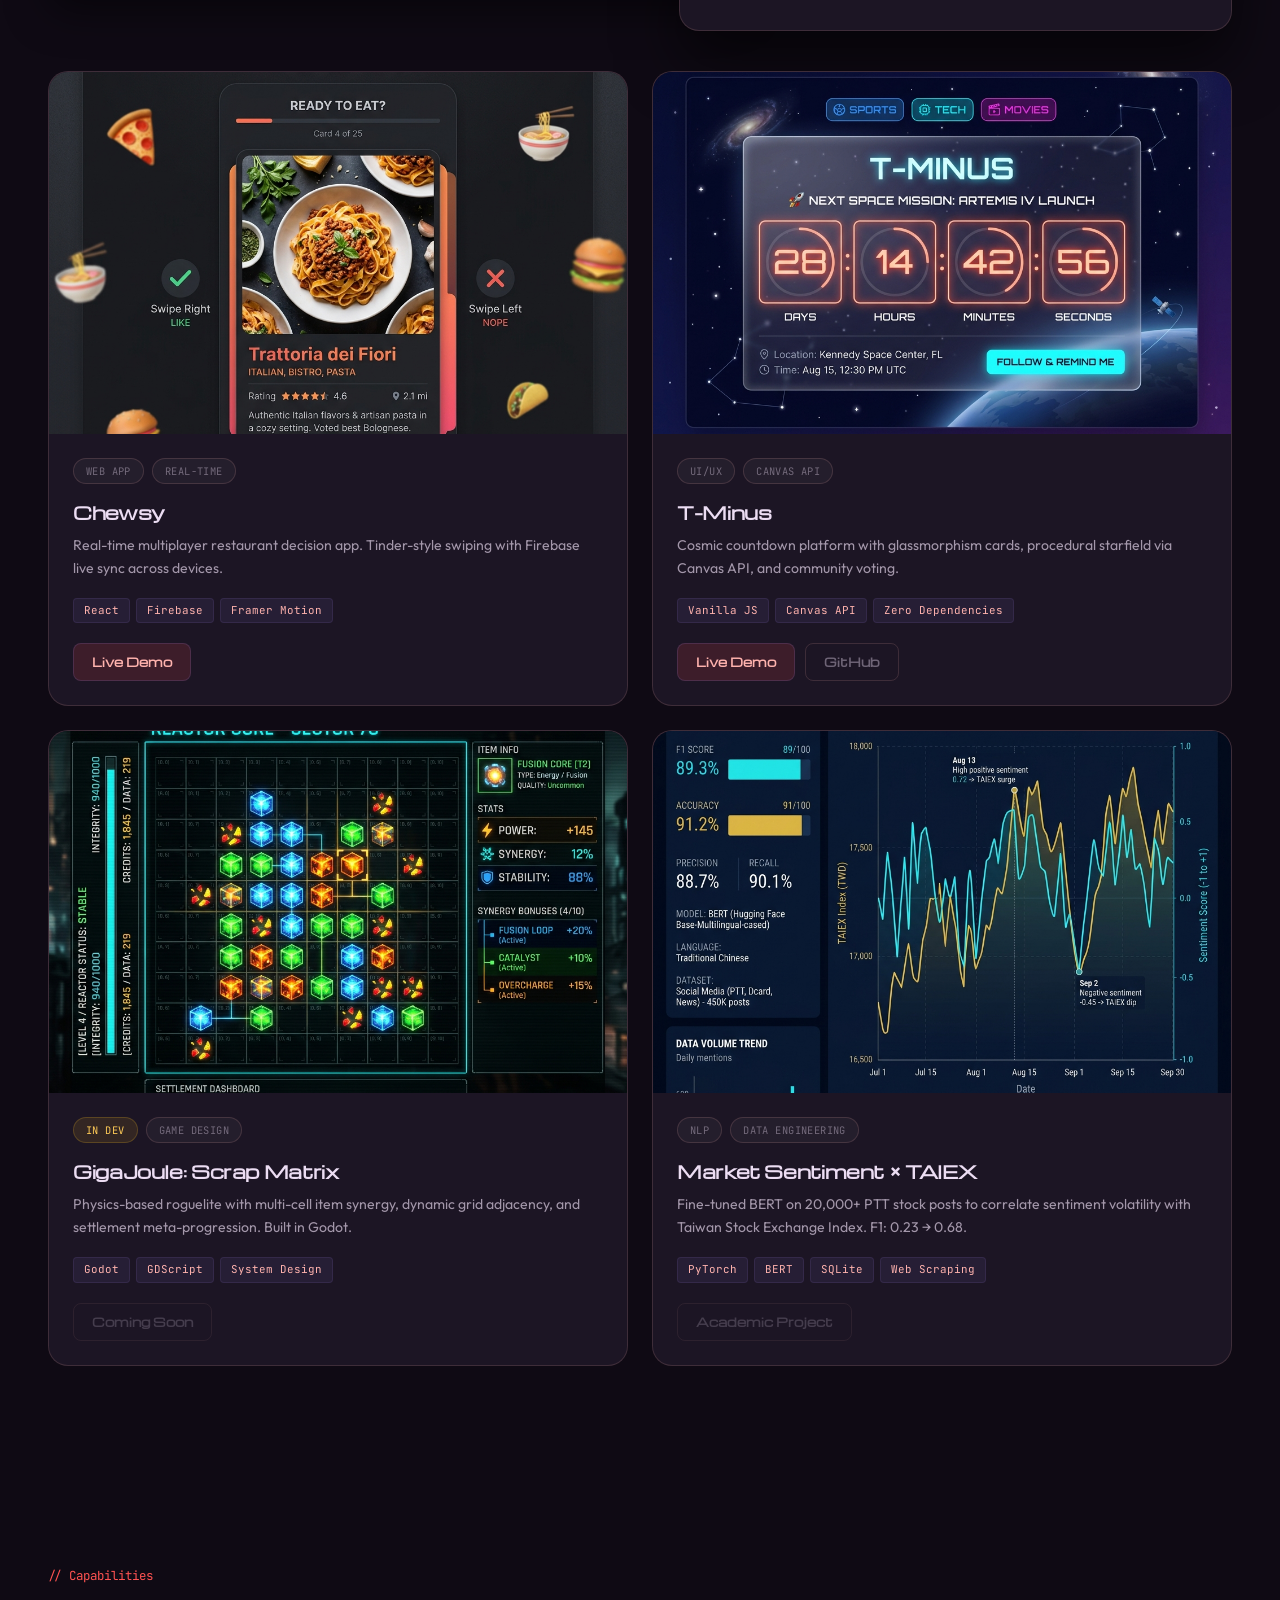
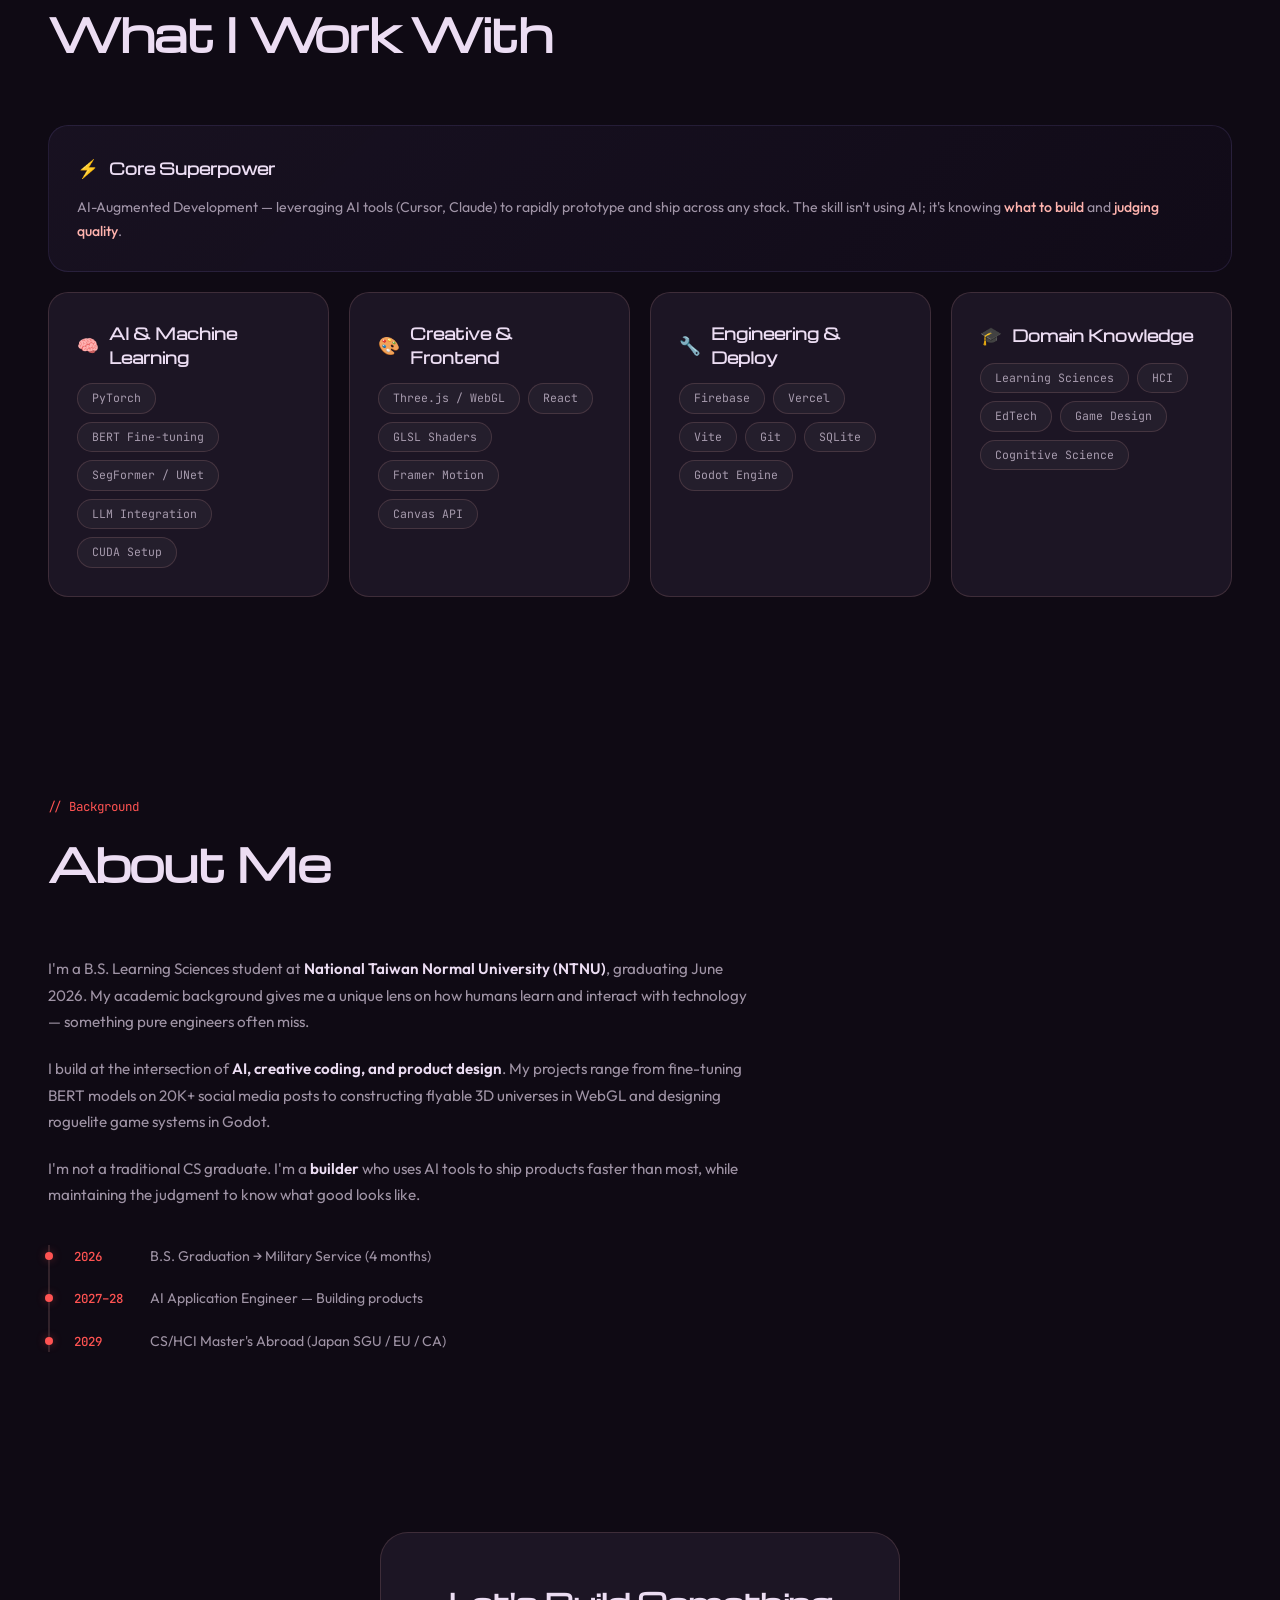
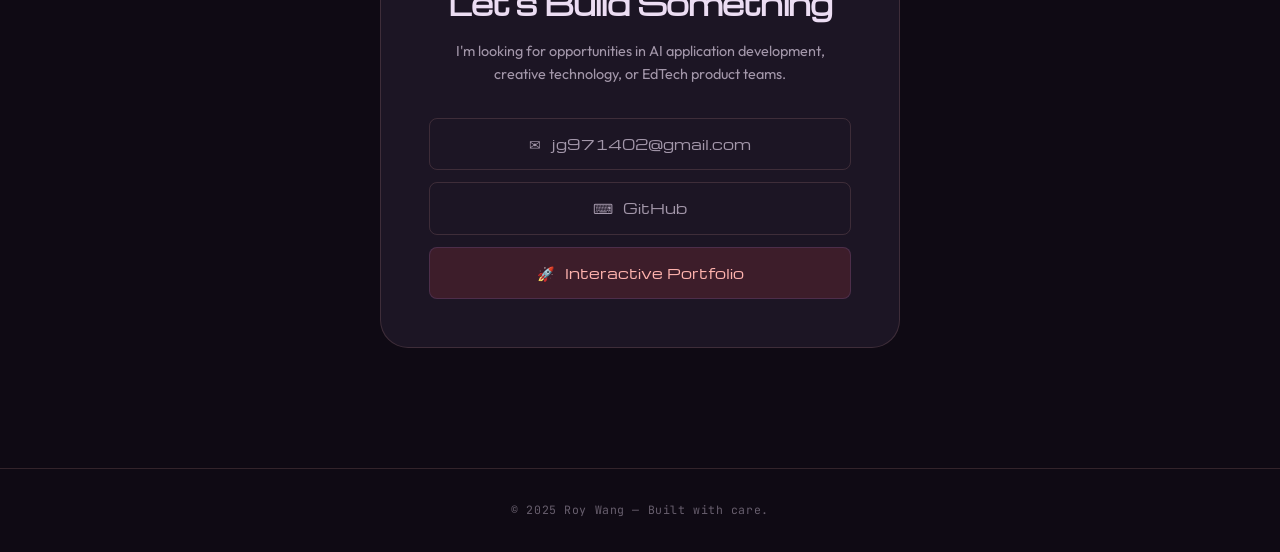
==== commit fe8b938d: "fix: remove private Chewsy repo link and fix T-MINUS repo URL" ====
--- a/index.html
+++ b/index.html
@@ -143,7 +143,6 @@
                     </div>
                     <div class="project-links">
                         <a href="https://chewsy-51ce4.web.app/" target="_blank" rel="noopener" class="link-btn link-primary">Live Demo</a>
-                        <a href="https://github.com/RoyWG925/chewsy" target="_blank" rel="noopener" class="link-btn link-ghost">GitHub</a>
                     </div>
                 </div>
             </article>
@@ -170,7 +169,7 @@
                     </div>
                     <div class="project-links">
                         <a href="https://roywg925.github.io/T-MINUS/" target="_blank" rel="noopener" class="link-btn link-primary">Live Demo</a>
-                        <a href="https://github.com/RoyWG925/deadline-planet" target="_blank" rel="noopener" class="link-btn link-ghost">GitHub</a>
+                        <a href="https://github.com/RoyWG925/T-MINUS" target="_blank" rel="noopener" class="link-btn link-ghost">GitHub</a>
                     </div>
                 </div>
             </article>
